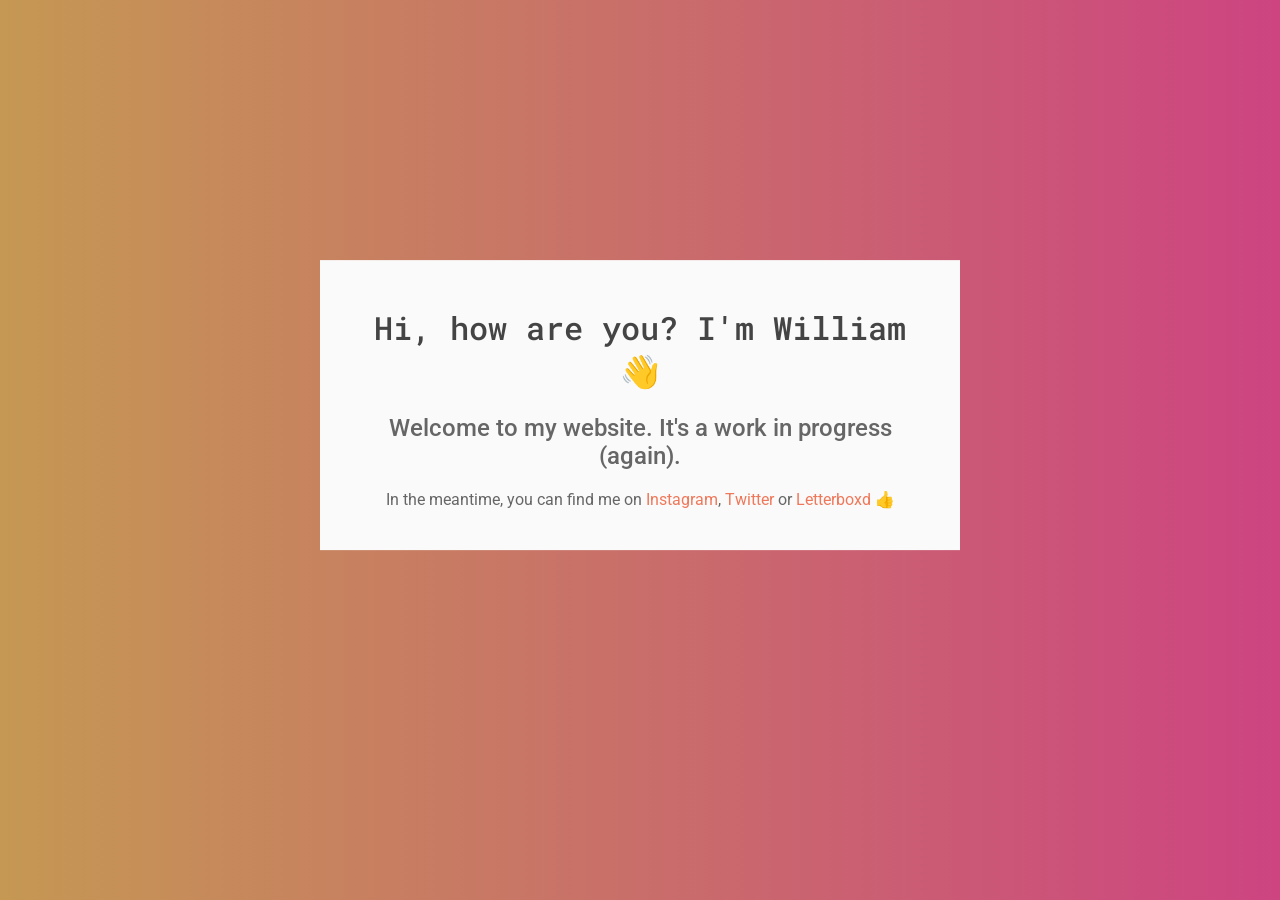
==== index.html @ 2a84ef4f "Updated for Mobile" ====
<!DOCTYPE html>
<html lang="en" dir="ltr">
  <head>
    <meta charset="utf-8">
    <meta name="viewport" content="width=device-width, user-scalable=no" />

    <title>William Miguel</title>
    <link rel="shortcut icon" type="image/png" href="images/wm-favicon.png"/>

    <script src="https://cdnjs.cloudflare.com/ajax/libs/jquery/2.0.2/jquery.min.js"></script>
    <!-- Google Fonts -->
    <link href="https://fonts.googleapis.com/css2?family=Roboto+Mono&display=swap" rel="stylesheet">
    <link href="https://fonts.googleapis.com/css2?family=Roboto&display=swap" rel="stylesheet">

    <link rel="stylesheet" type="text/css" href="css/style.css">
  </head>
  <body>
    <div id="introduction">
      <h1>Hi, how are you? I'm William 👋</h1>
      <h2>Welcome to my website. It's a work in progress (again).</h2>
      <p>In the meantime, you can find me on <a href="https://www.instagram.com/wmiguel4815/">Instagram</a>, <a href="https://twitter.com/wmiguel4815">Twitter</a> or <a href="https://letterboxd.com/wmiguel4815/">Letterboxd</a> 👍</p>
    </div>

    <script src="js/main.js"></script>
  </body>
</html>
---- css/style.css ----
html {
  -webkit-font-smoothing: antialiased;
  -moz-osx-font-smoothing: grayscale;
}

body {
  background-color: #22252D;
}

#introduction {
  background-color: rgba(250,250,250);
  padding: 25px 50px;

  text-align: center;
  margin: auto;
  position: absolute;
  top: 45%;
  left: 50%;
  -ms-transform: translate(-50%, -50%);
  transform: translate(-50%, -50%);
}

h1 {
  font-family: 'Roboto Mono', monospace;
  font-weight: 500;
  color: #444444;
}

h2 {
  font-family: 'Roboto', sans-serif;
  font-weight: 500;
  color: #666666;
}

p {
  font-family: 'Roboto', sans-serif;
  font-weight: 400;
  color: #666666;
}

a {
  color: #ef785a;
  text-decoration: none;
}

a:hover {
  color: #4cb9e2;
  text-decoration: none;
}

/* For screens that are 768px wide or less */
@media screen and (max-width: 768px) {
  #introduction {
    background-color: rgba(250,250,250);
    width: 67%;
    padding: 25px 40px;
    text-align: center;
    margin: auto;
    position: absolute;
  }

  h1 {
    font-size: 1.5em;
  }

  h2 {
    font-size: 1.25em;
  }
}

/* For screens that are 425px wide or less */
@media screen and (max-width: 425px) {
  #introduction {
    background-color: rgba(250,250,250);
    width: 58%;
    padding: 25px 35px;
    text-align: center;
    margin: auto;
    position: absolute;
  }

  h1 {
    font-size: 1.5em;
  }

  h2 {
    font-size: 1.25em;
  }
}
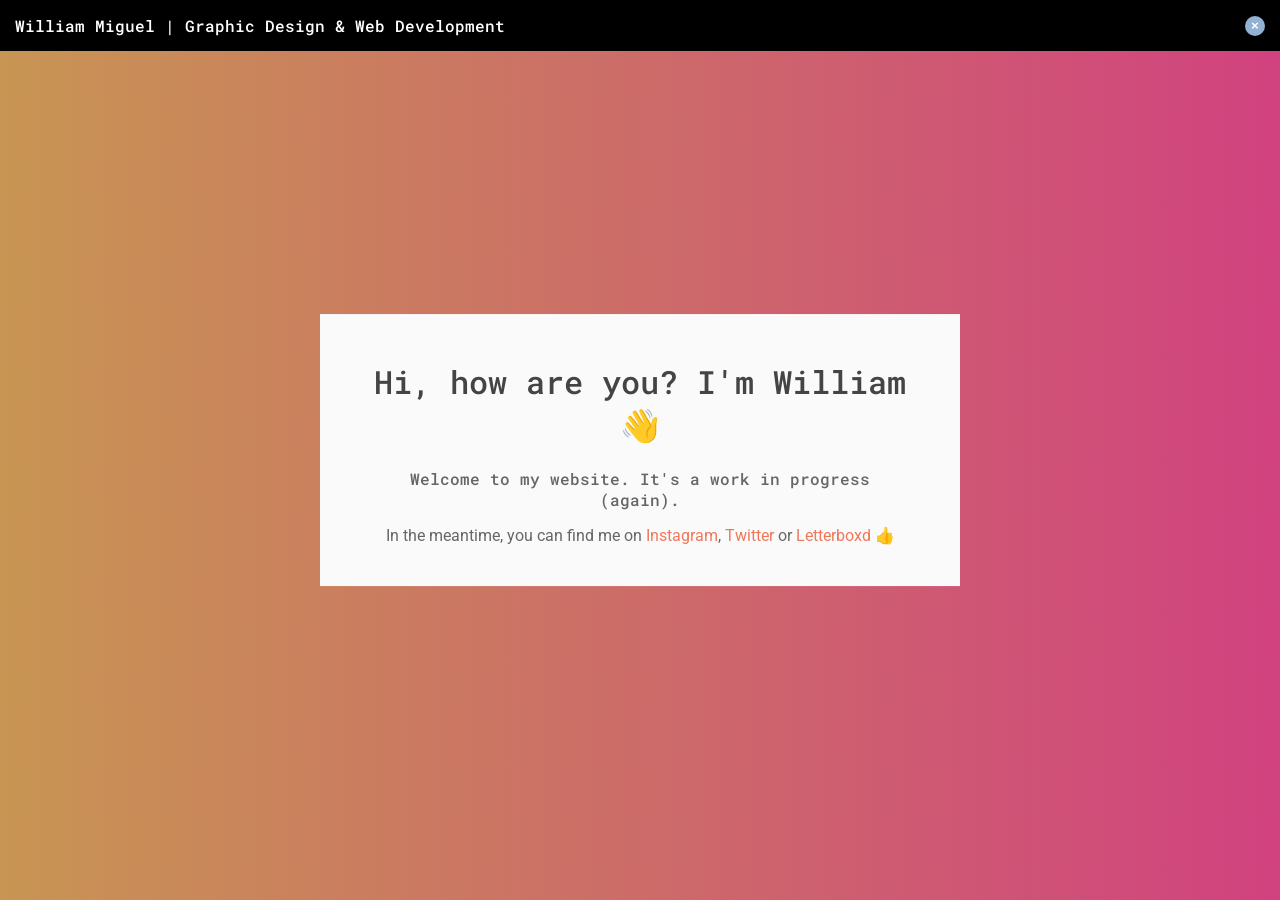
==== commit 11de68e5: "Added new pages, and edited css" ====
--- a/index.html
+++ b/index.html
@@ -15,6 +15,13 @@
     <link rel="stylesheet" type="text/css" href="css/style.css">
   </head>
   <body>
+
+    <!-- Main Elements Here -->
+    <nav class="header">
+      <h2><a href="https://wmiguel.io/">William Miguel</a> | Graphic Design & Web Development</h2>
+      <button class="about-button">&times;</button>
+    </nav>
+
     <div id="introduction">
       <h1>Hi, how are you? I'm William 👋</h1>
       <h2>Welcome to my website. It's a work in progress (again).</h2>
--- a/css/style.css
+++ b/css/style.css
@@ -5,19 +5,98 @@
 
 body {
   background-color: #22252D;
+  margin: 0;
 }
 
 #introduction {
-  background-color: rgba(250,250,250);
-  padding: 25px 50px;
+  position: absolute;
+  top: 50%;
+  left: 50%;
+  transform: translate(-50%, -50%);
+  -ms-transform: translate(-50%, -50%);
 
   text-align: center;
   margin: auto;
+
+  background-color: rgba(250,250,250);
+  padding: 25px 50px;
+}
+
+#container {
+  display: grid;
+  grid-template-columns: repeat(3, 250px);
+  grid-auto-rows: minmax(95px, auto);
+  grid-gap: 25px;
+
   position: absolute;
-  top: 45%;
   left: 50%;
-  -ms-transform: translate(-50%, -50%);
-  transform: translate(-50%, -50%);
+  transform: translate(-50%);
+
+  text-align: center;
+  margin: auto;
+  padding: 50px 0;
+}
+
+#container > * {
+  background-color: #efefef;
+}
+
+#container > *:hover {
+  background-color: #d1d1d1;
+}
+
+#project {
+  padding: 15px 15px;
+  margin: auto;
+}
+
+#project img {
+  width: 55%;
+  /* background: #ef785a; */
+}
+
+.inprogress {
+  opacity: 50%;
+  pointer-events: none;
+  cursor: default;
+}
+
+.header {
+  background-color: black;
+  margin: auto;
+  padding: 15px;
+  text-align: justify;
+
+  display: flex;
+  justify-content: space-between;
+  align-items: center;
+
+  position: relative;
+  z-index: 1000;
+}
+
+.header h2 {
+  color: white;
+  margin: 0;
+}
+
+.header a {
+  color: white;
+  text-decoration: none;
+}
+
+.about-button {
+  vertical-align: bottom;
+  position:relative; /* Anything but static! */
+  width: 1.5em;
+  height: 1.5em;
+  display: inline-block;
+  color: white;
+  font-weight: bold;
+  line-height: 1em;
+  background-color: #91b2d2;
+  border: none;
+  border-radius: 50%;
 }
 
 h1 {
@@ -27,8 +106,10 @@
 }
 
 h2 {
-  font-family: 'Roboto', sans-serif;
+  font-family: 'Roboto Mono', monospace;
   font-weight: 500;
+  font-size: 1rem;
+
   color: #666666;
 }
 
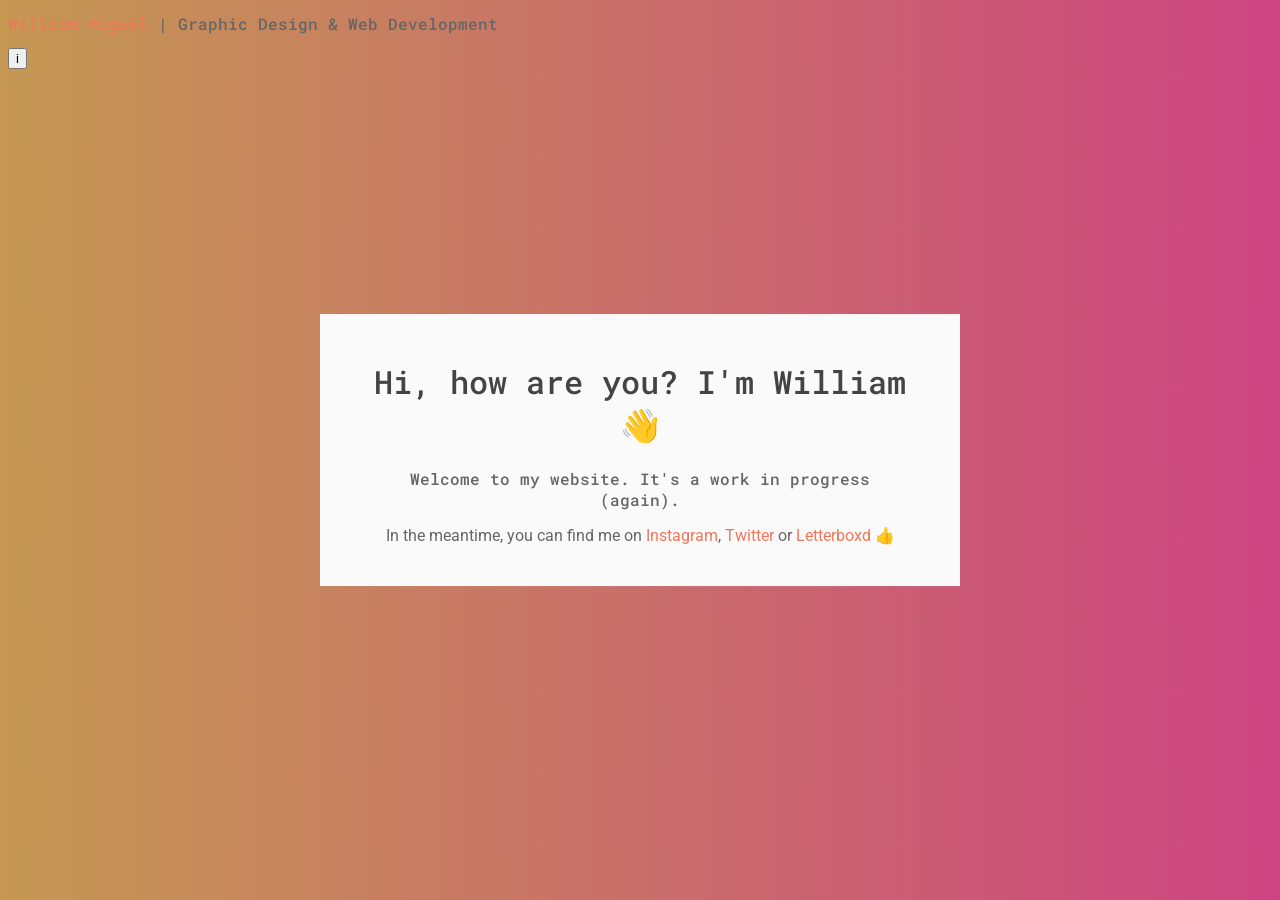
==== commit 85321ae1: "css updates and removal of Bootstrap on the Grid Album Project" ====
--- a/index.html
+++ b/index.html
@@ -19,7 +19,7 @@
     <!-- Main Elements Here -->
     <nav class="header">
       <h2><a href="https://wmiguel.io/">William Miguel</a> | Graphic Design & Web Development</h2>
-      <button class="about-button">&times;</button>
+      <button class="about-button">i</button>
     </nav>
 
     <div id="introduction">
--- a/css/style.css
+++ b/css/style.css
@@ -1,13 +1,3 @@
-html {
-  -webkit-font-smoothing: antialiased;
-  -moz-osx-font-smoothing: grayscale;
-}
-
-body {
-  background-color: #22252D;
-  margin: 0;
-}
-
 #introduction {
   position: absolute;
   top: 50%;
@@ -59,44 +49,6 @@
   opacity: 50%;
   pointer-events: none;
   cursor: default;
-}
-
-.header {
-  background-color: black;
-  margin: auto;
-  padding: 15px;
-  text-align: justify;
-
-  display: flex;
-  justify-content: space-between;
-  align-items: center;
-
-  position: relative;
-  z-index: 1000;
-}
-
-.header h2 {
-  color: white;
-  margin: 0;
-}
-
-.header a {
-  color: white;
-  text-decoration: none;
-}
-
-.about-button {
-  vertical-align: bottom;
-  position:relative; /* Anything but static! */
-  width: 1.5em;
-  height: 1.5em;
-  display: inline-block;
-  color: white;
-  font-weight: bold;
-  line-height: 1em;
-  background-color: #91b2d2;
-  border: none;
-  border-radius: 50%;
 }
 
 h1 {
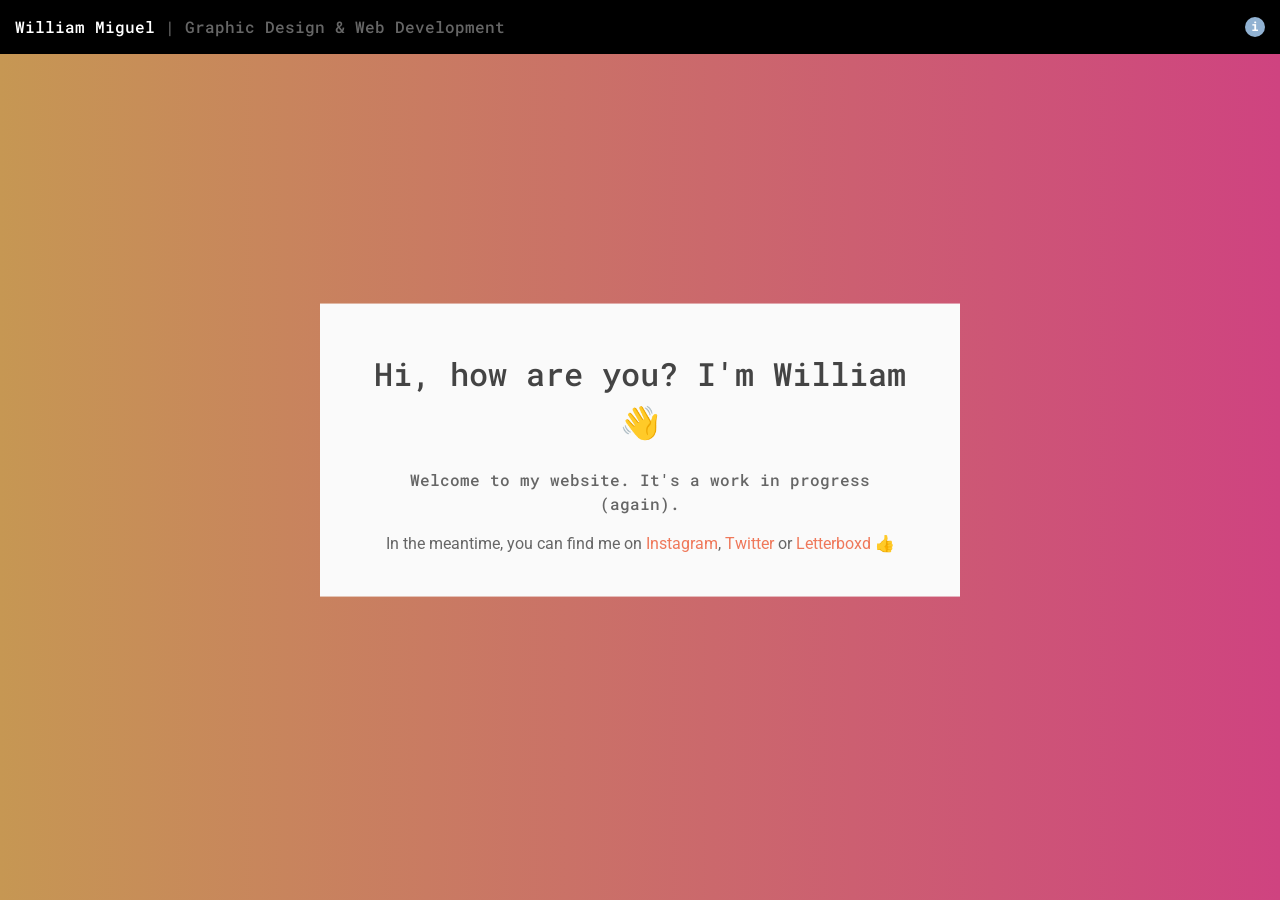
==== commit 7870a471: "working on viewports" ====
--- a/index.html
+++ b/index.html
@@ -1,8 +1,7 @@
 <!DOCTYPE html>
 <html lang="en" dir="ltr">
   <head>
-    <meta charset="utf-8">
-    <meta name="viewport" content="width=device-width, user-scalable=no" />
+    <meta charset="utf-8" name="viewport" content="width=device-width, initial-scale=1.0, shrink-to-fit=no, user-scalable=no">
 
     <title>William Miguel</title>
     <link rel="shortcut icon" type="image/png" href="images/wm-favicon.png"/>
@@ -13,6 +12,7 @@
     <link href="https://fonts.googleapis.com/css2?family=Roboto&display=swap" rel="stylesheet">
 
     <link rel="stylesheet" type="text/css" href="css/style.css">
+    <link rel="stylesheet" type="text/css" href="css/nav.css">
   </head>
   <body>
 
--- a/css/nav.css
+++ b/css/nav.css
@@ -0,0 +1,63 @@
+html {
+  -webkit-font-smoothing: antialiased;
+  -moz-osx-font-smoothing: grayscale;
+}
+
+body {
+  background-color: #22252D;
+  margin: 0;
+  line-height: 1.5;
+}
+
+.header, .header h2, .header a, .about-button {
+  font-family: 'Roboto Mono', monospace;
+}
+
+.header {
+  position: relative;
+  background-color: black;
+
+  margin: auto;
+  padding: 15px;
+  text-align: justify;
+
+  display: flex;
+  justify-content: space-between;
+  align-items: center;
+
+  z-index: 1000;
+}
+
+.header h2 {
+  margin: 0;
+
+  font-weight: 500;
+  font-size: 1rem;
+  color: #666666;
+}
+
+.header a {
+  font-weight: 500;
+  font-size: 1rem;
+  color: white;
+  text-decoration: none;
+}
+
+.header a:hover {
+  color: #4cb9e2;
+  text-decoration: none;
+}
+
+.about-button {
+  vertical-align: bottom;
+  position: relative;
+  width: 1.5em;
+  height: 1.5em;
+  display: inline-block;
+  color: white;
+  font-weight: bold;
+  line-height: 1em;
+  background-color: #91b2d2;
+  border: none;
+  border-radius: 50%;
+}
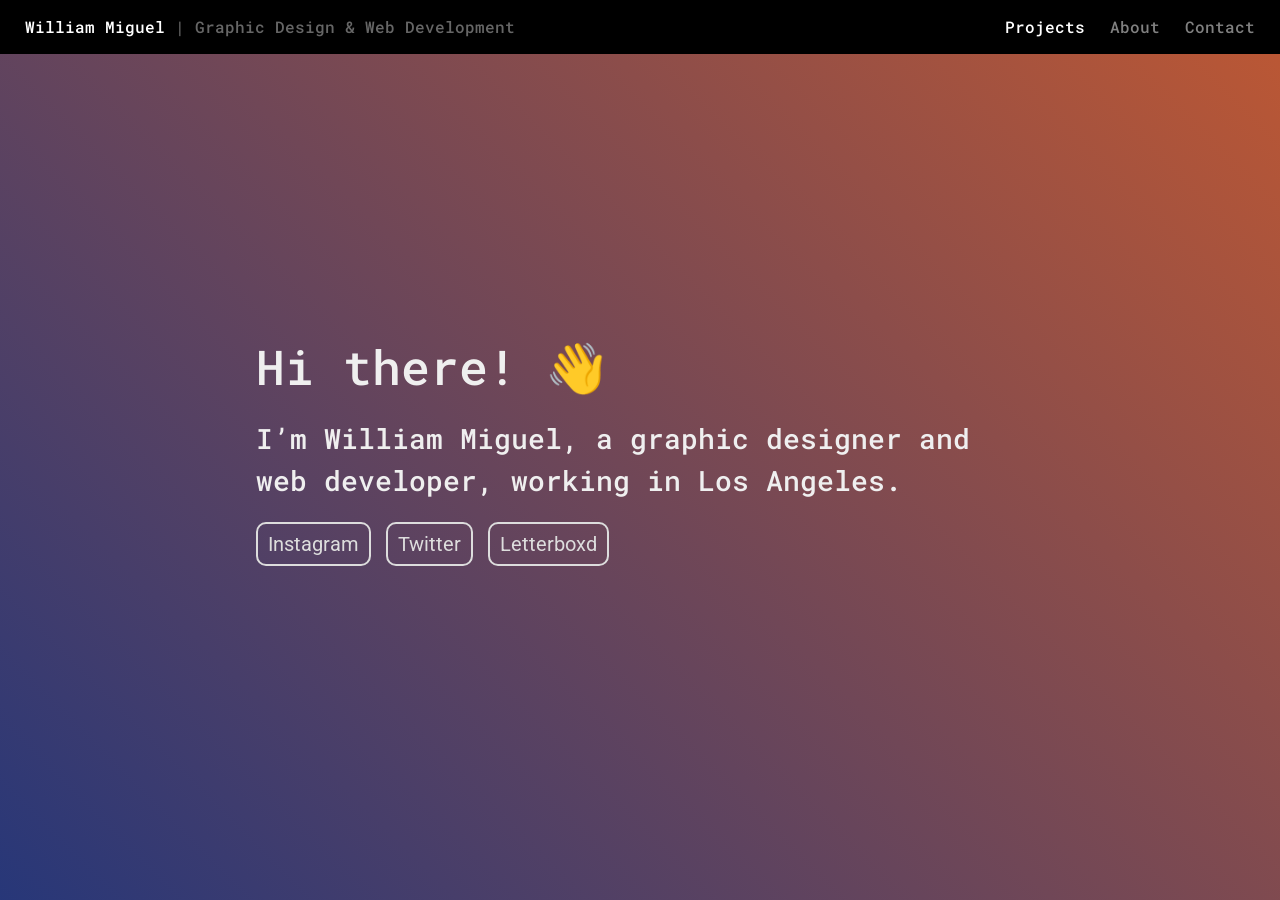
==== commit 2b7dc2ec: "Updated home page and links" ====
--- a/index.html
+++ b/index.html
@@ -2,6 +2,7 @@
 <html lang="en" dir="ltr">
   <head>
     <meta charset="utf-8" name="viewport" content="width=device-width, initial-scale=1.0, shrink-to-fit=no, user-scalable=no">
+    <meta name="theme-color" content="#999999">
 
     <title>William Miguel</title>
     <link rel="shortcut icon" type="image/png" href="images/wm-favicon.png"/>
@@ -16,18 +17,50 @@
   </head>
   <body>
 
-    <!-- Main Elements Here -->
+    <!-- Navbars -->
     <nav class="header">
-      <h2><a href="https://wmiguel.io/">William Miguel</a> | Graphic Design & Web Development</h2>
-      <button class="about-button">i</button>
+      <div class="title">
+        <h2><a href="https://wmiguel.io/">William Miguel</a> | Graphic Design & Web Development</h2>
+      </div>
+      <div class="links">
+        <a href="https://wmiguel.io/projects">Projects</a>
+        <a href="https://wmiguel.io/about" class="in-progress">About</a>
+        <a href="https://wmiguel.io/contact" class="in-progress">Contact</a>
+      </div>
+    </nav>
+    <nav class="header-mobile">
+      <div class="title-mobile">
+        <h2><a href="https://wmiguel.io/">William Miguel</a></h2>
+        <button class="about-button" onclick="myFunction()">&times;</button>
+      </div>
+      <div id="links-mobile" class="links-mobile">
+        <a href="https://wmiguel.io/projects">Projects</a>
+        <a href="https://wmiguel.io/about" class="in-progress">About</a>
+        <a href="https://wmiguel.io/contact" class="in-progress">Contact</a>
+      </div>
     </nav>
 
-    <div id="introduction">
-      <h1>Hi, how are you? I'm William 👋</h1>
-      <h2>Welcome to my website. It's a work in progress (again).</h2>
-      <p>In the meantime, you can find me on <a href="https://www.instagram.com/wmiguel4815/">Instagram</a>, <a href="https://twitter.com/wmiguel4815">Twitter</a> or <a href="https://letterboxd.com/wmiguel4815/">Letterboxd</a> 👍</p>
+    <!-- Main -->
+    <div id="wm-content">
+      <section class="wm-text">
+        <h1>Hi there! 👋</h1>
+        <h2>I’m William Miguel, a graphic designer and web developer, working in Los Angeles.</h2>
+        <div id="wm-social">
+          <a id="wm-link" target="_blank" href="https://www.instagram.com/wmiguel4815/">Instagram</a> <a id="wm-link" target="_blank" href="https://twitter.com/wmiguel4815">Twitter</a> <a id="wm-link" target="_blank" href="https://letterboxd.com/wmiguel/">Letterboxd</a>
+        </div>
+      </section>
     </div>
 
-    <script src="js/main.js"></script>
+    <!-- Scripts -->
+    <script>
+      function myFunction() {
+        var x = document.getElementById("links-mobile");
+        if (x.style.display === "block") {
+          x.style.display = "none";
+        } else {
+          x.style.display = "block";
+        }
+      }
+    </script>
   </body>
-</html>
+</html>
--- a/css/style.css
+++ b/css/style.css
@@ -1,122 +1,133 @@
-#introduction {
-  position: absolute;
-  top: 50%;
-  left: 50%;
-  transform: translate(-50%, -50%);
-  -ms-transform: translate(-50%, -50%);
-
-  text-align: center;
+#wm-content {
   margin: auto;
-
-  background-color: rgba(250,250,250);
-  padding: 25px 50px;
+  width: 60%;
+  max-width: 1080px;
+  display: grid;
+  align-items: center;
+  height: 100vh;
 }
 
-#container {
+#wm-directory {
   display: grid;
-  grid-template-columns: repeat(3, 250px);
-  grid-auto-rows: minmax(95px, auto);
+  grid-template-columns: repeat(3, 1fr);
   grid-gap: 25px;
-
-  position: absolute;
-  left: 50%;
-  transform: translate(-50%);
-
-  text-align: center;
-  margin: auto;
-  padding: 50px 0;
 }
 
-#container > * {
-  background-color: #efefef;
-}
-
-#container > *:hover {
-  background-color: #d1d1d1;
-}
-
-#project {
-  padding: 15px 15px;
-  margin: auto;
-}
-
-#project img {
-  width: 55%;
-  /* background: #ef785a; */
-}
-
-.inprogress {
+.in-progress {
   opacity: 50%;
   pointer-events: none;
   cursor: default;
 }
 
-h1 {
+h1, h2 {
   font-family: 'Roboto Mono', monospace;
   font-weight: 500;
-  color: #444444;
+  color: #efefef;
+}
+
+h1, h2, p {
+  margin-block-start: 0rem;
+  margin-block-end: 1.25rem;
+}
+
+h1 {
+  font-size: 3rem;
+  line-height: normal;
 }
 
 h2 {
-  font-family: 'Roboto Mono', monospace;
-  font-weight: 500;
-  font-size: 1rem;
-
-  color: #666666;
+  font-size: 1.75rem;
 }
 
-p {
+p, a {
   font-family: 'Roboto', sans-serif;
+  font-size: 1.25rem;
   font-weight: 400;
-  color: #666666;
+  color: #efefef;
 }
 
 a {
-  color: #ef785a;
+  color: #f8bf57;
+  text-decoration: none;
+  transition: color 0.25s ease, background-color 0.25s ease, border-color 0.25s ease;
+  cursor: pointer;
+}
+
+a:hover {
+  color: #e9e17a;
   text-decoration: none;
 }
 
-a:hover {
+#wm-link {
+  display: grid;
+  grid-template-columns: 1fr 5fr;
+
+  border: 2px solid #dddddd;
+  border-radius: 10px;
+  color: #dddddd;
+
+  padding: 5px 10px;
+}
+
+#wm-link:hover {
+  border: 2px solid #4cb9e2;
+  border-radius: 10px;
   color: #4cb9e2;
-  text-decoration: none;
+}
+
+#wm-link p {
+  margin-block-end: 0rem;
+}
+
+#wm-social {
+  display: grid;
+  grid-template-columns: 1fr 1fr 1fr;
+  grid-gap: 15px;
+  width: 350px;
+}
+
+/* For screens that are 768px wide or less */
+@media screen and (max-width: 1080px) {
+  #wm-content { width: 65%; }
+  h1 { font-size: 2.5rem; }
+  h2 { font-size: 1.5rem; }
+  p  { font-size: 1.15rem; }
+  .header { display: flex; }
+  .header-mobile { display: none; }
 }
 
 /* For screens that are 768px wide or less */
 @media screen and (max-width: 768px) {
-  #introduction {
-    background-color: rgba(250,250,250);
-    width: 67%;
-    padding: 25px 40px;
-    text-align: center;
-    margin: auto;
-    position: absolute;
+  #wm-content {
+    margin: calc(75px + 5vh) auto;
+    width: 80%;
   }
-
-  h1 {
-    font-size: 1.5em;
+  #wm-directory {
+    display: grid;
+    grid-template-columns: repeat(2, 1fr);
+    grid-gap: 25px;
   }
-
-  h2 {
-    font-size: 1.25em;
-  }
+  h1 { font-size: 2rem; }
+  h2 { font-size: 1.25rem; }
+  p  { font-size: 1rem; }
+  .header { display: none!important; }
+  .header-mobile { display: block!important; }
 }
 
 /* For screens that are 425px wide or less */
-@media screen and (max-width: 425px) {
-  #introduction {
-    background-color: rgba(250,250,250);
-    width: 58%;
-    padding: 25px 35px;
-    text-align: center;
-    margin: auto;
-    position: absolute;
+@media screen and (max-width: 450px) {
+  #wm-content {
+    margin: calc(75px + 5vh) auto;
+    width: 85%;
   }
-
-  h1 {
-    font-size: 1.5em;
+  #wm-directory {
+    display: grid;
+    grid-template-columns: repeat(1, 1fr);
+    grid-gap: 25px;
   }
-
-  h2 {
-    font-size: 1.25em;
-  }
-}
+  h1 { font-size: 1.5rem; }
+  h2 { font-size: 1.25rem; }
+  p  { font-size: 1rem; }
+  .header { display: none!important; }
+  .header-mobile { display: block!important; }
+}
--- a/css/nav.css
+++ b/css/nav.css
@@ -5,27 +5,28 @@
 
 body {
   background-color: #22252D;
+  background-image: linear-gradient(45deg, rgba(41,61,146,.75), rgba(242,105,53,.75));
   margin: 0;
   line-height: 1.5;
 }
 
-.header, .header h2, .header a, .about-button {
+.header, .header h2, .header a, .header-mobile, .header-mobile a, .about-button {
   font-family: 'Roboto Mono', monospace;
 }
 
 .header {
-  position: relative;
-  background-color: black;
-
-  margin: auto;
-  padding: 15px;
-  text-align: justify;
-
   display: flex;
   justify-content: space-between;
-  align-items: center;
+  position: fixed;
+  top: 0;
+  width: 100%;
+  z-index: 100;
 
-  z-index: 1000;
+  background-color: #000;
+}
+
+.header > div {
+  padding: 15px 25px;
 }
 
 .header h2 {
@@ -34,6 +35,10 @@
   font-weight: 500;
   font-size: 1rem;
   color: #666666;
+
+  overflow: hidden;
+  white-space: nowrap;
+  text-overflow: ellipsis;
 }
 
 .header a {
@@ -48,16 +53,91 @@
   text-decoration: none;
 }
 
+.links {
+  display: flex;
+  justify-content: space-between;
+}
+
+.links a {
+  padding-left: 25px;
+}
+
 .about-button {
   vertical-align: bottom;
   position: relative;
-  width: 1.5em;
-  height: 1.5em;
   display: inline-block;
   color: white;
   font-weight: bold;
   line-height: 1em;
-  background-color: #91b2d2;
+  background-color: #4cb9e2;
   border: none;
-  border-radius: 50%;
 }
+
+/* Mobile Navigation */
+
+.header-mobile {
+  position: fixed;
+  top: 0;
+  width: 100%;
+  z-index: 100;
+  display: none;
+}
+
+.header-mobile h2 {
+  margin: 0;
+  font-size: 1rem;
+}
+
+.header-mobile a {
+  display: block;
+  color: white;
+  padding: 15px;
+}
+
+.title-mobile {
+  background-color: #000000;
+  display: flex;
+  justify-content: space-between;
+}
+
+.title-mobile button {
+  padding: 15px 25px;
+  cursor: pointer;
+  font-size: larger;
+}
+
+#links-mobile {
+  display: none;
+  background-color: #161616;
+  height: 100vh;
+  width: 100vw;
+}
+
+#links-mobile a:hover {
+  background-color: #4cb9e2;
+  color: black;
+}
+
+.in-progress {
+  opacity: 50%;
+  pointer-events: none;
+  cursor: default;
+}
+
+/* For screens that are 768px wide or less */
+@media screen and (max-width: 1080px) {
+  .header { display: flex; }
+  .header-mobile { display: none; }
+}
+
+/* For screens that are 768px wide or less */
+@media screen and (max-width: 840px) {
+  .header { display: none!important; }
+  .header-mobile { display: block!important; }
+}
+
+/* For screens that are 425px wide or less */
+@media screen and (max-width: 450px) {
+  .header { display: none!important; }
+  .header-mobile { display: block!important; }
+}
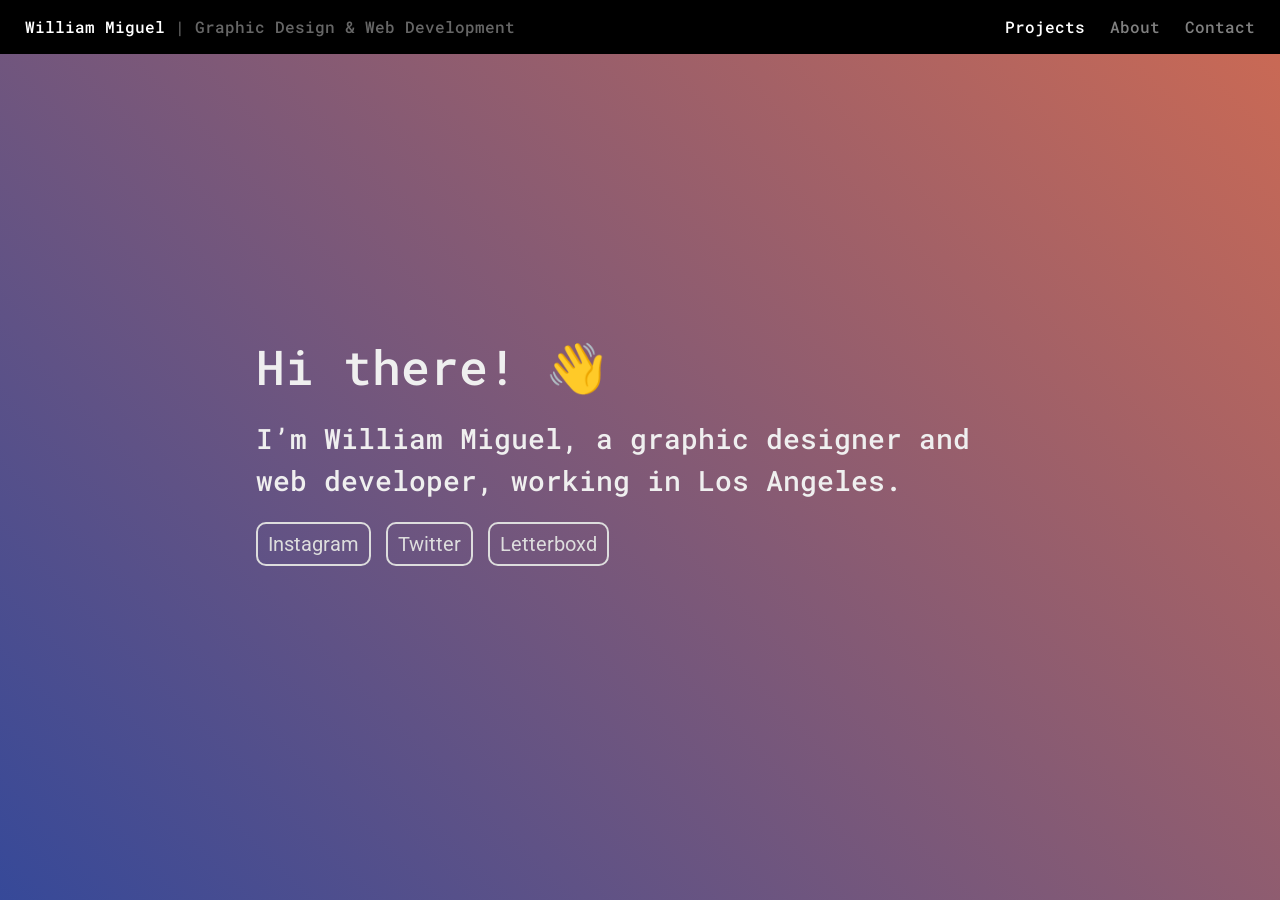
==== commit a6d060af: "fixed theme color" ====
--- a/index.html
+++ b/index.html
@@ -2,7 +2,7 @@
 <html lang="en" dir="ltr">
   <head>
     <meta charset="utf-8" name="viewport" content="width=device-width, initial-scale=1.0, shrink-to-fit=no, user-scalable=no">
-    <meta name="theme-color" content="#999999">
+    <meta name="theme-color" content="#000000">
 
     <title>William Miguel</title>
     <link rel="shortcut icon" type="image/png" href="images/wm-favicon.png"/>
--- a/css/style.css
+++ b/css/style.css
@@ -117,7 +117,7 @@
 /* For screens that are 425px wide or less */
 @media screen and (max-width: 450px) {
   #wm-content {
-    margin: calc(75px + 5vh) auto;
+    margin: auto;
     width: 85%;
   }
   #wm-directory {
--- a/css/nav.css
+++ b/css/nav.css
@@ -4,7 +4,7 @@
 }
 
 body {
-  background-color: #22252D;
+  background-color: rgba(41,61,146,.75);
   background-image: linear-gradient(45deg, rgba(41,61,146,.75), rgba(242,105,53,.75));
   margin: 0;
   line-height: 1.5;
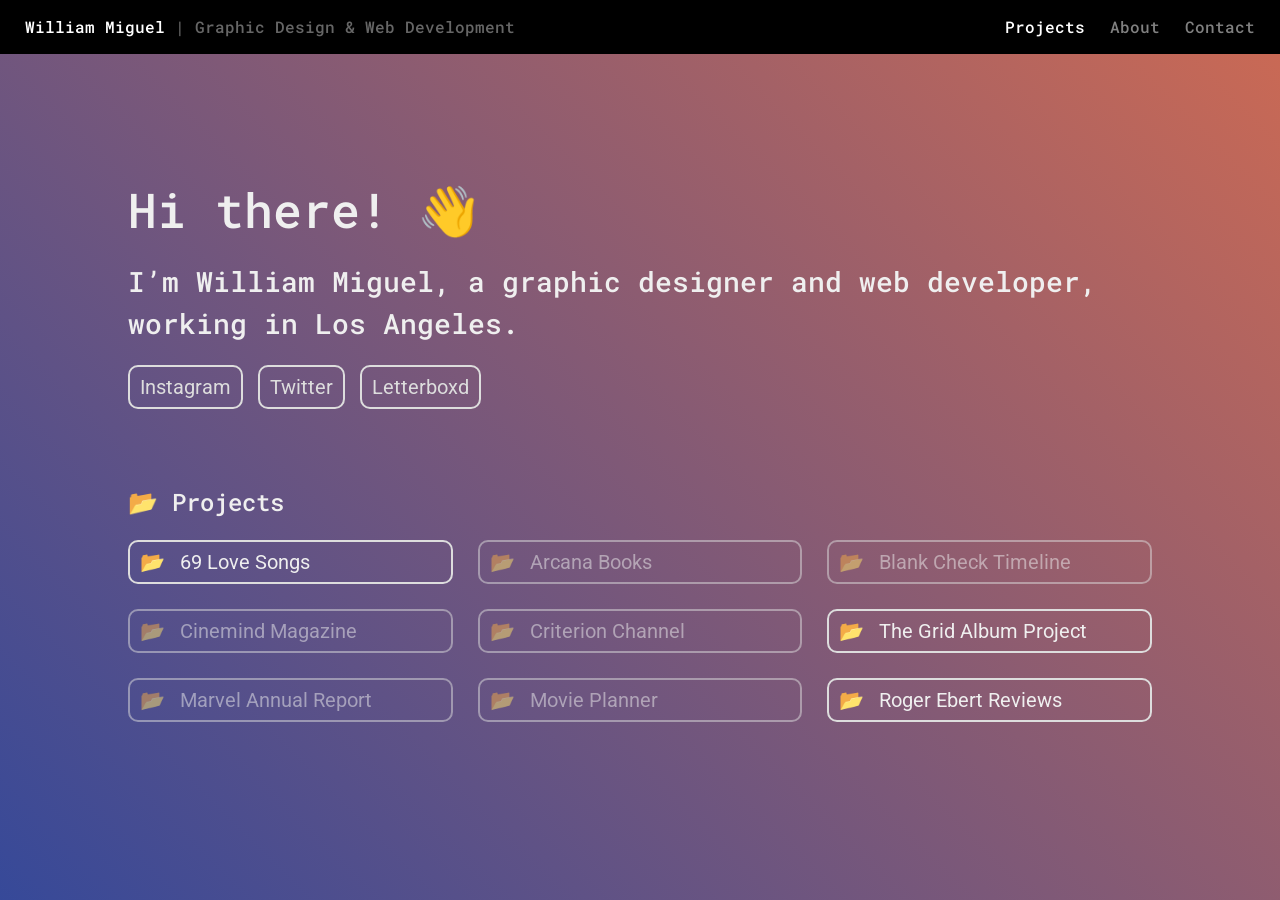
==== commit ff3d31b7: "updated the home page and project page, new styles" ====
--- a/index.html
+++ b/index.html
@@ -1,66 +1,130 @@
 <!DOCTYPE html>
 <html lang="en" dir="ltr">
-  <head>
-    <meta charset="utf-8" name="viewport" content="width=device-width, initial-scale=1.0, shrink-to-fit=no, user-scalable=no">
-    <meta name="theme-color" content="#000000">
 
-    <title>William Miguel</title>
-    <link rel="shortcut icon" type="image/png" href="images/wm-favicon.png"/>
+<head>
+  <meta charset="utf-8" name="viewport"
+    content="width=device-width, initial-scale=1.0, shrink-to-fit=no, user-scalable=no">
+  <meta name="theme-color" content="#000000">
 
-    <script src="https://cdnjs.cloudflare.com/ajax/libs/jquery/2.0.2/jquery.min.js"></script>
-    <!-- Google Fonts -->
-    <link href="https://fonts.googleapis.com/css2?family=Roboto+Mono&display=swap" rel="stylesheet">
-    <link href="https://fonts.googleapis.com/css2?family=Roboto&display=swap" rel="stylesheet">
+  <title>William Miguel</title>
+  <link rel="shortcut icon" type="image/png" href="images/wm-favicon.png" />
 
-    <link rel="stylesheet" type="text/css" href="css/style.css">
-    <link rel="stylesheet" type="text/css" href="css/nav.css">
-  </head>
-  <body>
+  <script src="https://cdnjs.cloudflare.com/ajax/libs/jquery/2.0.2/jquery.min.js"></script>
+  <!-- Google Fonts -->
+  <link href="https://fonts.googleapis.com/css2?family=Roboto+Mono&display=swap" rel="stylesheet">
+  <link href="https://fonts.googleapis.com/css2?family=Roboto&display=swap" rel="stylesheet">
 
-    <!-- Navbars -->
-    <nav class="header">
-      <div class="title">
-        <h2><a href="https://wmiguel.io/">William Miguel</a> | Graphic Design & Web Development</h2>
-      </div>
-      <div class="links">
-        <a href="https://wmiguel.io/projects">Projects</a>
-        <a href="https://wmiguel.io/about" class="in-progress">About</a>
-        <a href="https://wmiguel.io/contact" class="in-progress">Contact</a>
-      </div>
-    </nav>
-    <nav class="header-mobile">
-      <div class="title-mobile">
-        <h2><a href="https://wmiguel.io/">William Miguel</a></h2>
-        <button class="about-button" onclick="myFunction()">&times;</button>
-      </div>
-      <div id="links-mobile" class="links-mobile">
-        <a href="https://wmiguel.io/projects">Projects</a>
-        <a href="https://wmiguel.io/about" class="in-progress">About</a>
-        <a href="https://wmiguel.io/contact" class="in-progress">Contact</a>
-      </div>
-    </nav>
+  <link rel="stylesheet" type="text/css" href="css/style.css">
+  <link rel="stylesheet" type="text/css" href="css/nav.css">
+</head>
 
-    <!-- Main -->
-    <div id="wm-content">
-      <section class="wm-text">
+<body>
+
+  <!-- Navbars -->
+  <nav class="header">
+    <div class="title">
+      <h2><a href="https://wmiguel.io/">William Miguel</a> | Graphic Design & Web Development</h2>
+    </div>
+    <div class="links">
+      <a href="https://wmiguel.io/projects">Projects</a>
+      <a href="https://wmiguel.io/about" class="in-progress">About</a>
+      <a href="https://wmiguel.io/contact" class="in-progress">Contact</a>
+    </div>
+  </nav>
+  <nav class="header-mobile">
+    <div class="title-mobile">
+      <h2><a href="https://wmiguel.io/">William Miguel</a></h2>
+      <button class="about-button" onclick="myFunction()">&times;</button>
+    </div>
+    <div id="links-mobile" class="links-mobile">
+      <a href="https://wmiguel.io/projects">Projects</a>
+      <a href="https://wmiguel.io/about" class="in-progress">About</a>
+      <a href="https://wmiguel.io/contact" class="in-progress">Contact</a>
+    </div>
+  </nav>
+
+  <!-- Main Container -->
+  <div id="wm-content">
+
+    <div class="wm-text">
+
+      <!-- Introduction -->
+      <section class="introduction">
         <h1>Hi there! 👋</h1>
         <h2>I’m William Miguel, a graphic designer and web developer, working in Los Angeles.</h2>
         <div id="wm-social">
-          <a id="wm-link" target="_blank" href="https://www.instagram.com/wmiguel4815/">Instagram</a> <a id="wm-link" target="_blank" href="https://twitter.com/wmiguel4815">Twitter</a> <a id="wm-link" target="_blank" href="https://letterboxd.com/wmiguel/">Letterboxd</a>
+          <a id="wm-link" target="_blank" href="https://www.instagram.com/wmiguel4815/">Instagram</a> <a id="wm-link"
+            target="_blank" href="https://twitter.com/wmiguel4815">Twitter</a> <a id="wm-link" target="_blank"
+            href="https://letterboxd.com/wmiguel/">Letterboxd</a>
         </div>
+      </section>
+
+      <!-- Projects -->
+      <section class="projects">
+        <h3>📂 Projects</h3>
+        <section id="wm-directory">
+          <!-- 69 Love Songs -->
+          <a id="wm-project" href="https://wmiguel.io/projects/69-love-songs">
+            <span>📂</span>
+            <p>69 Love Songs</p>
+          </a>
+          <!-- Arcana Books -->
+          <a id="wm-project" href="https://wmiguel.io/projects/arcana-books" class="in-progress">
+            <span>📂</span>
+            <p>Arcana Books</p>
+          </a>
+          <!-- Blank Check Timeline -->
+          <a id="wm-project" href="https://wmiguel.io/projects/blank-check" class="in-progress">
+            <span>📂</span>
+            <p>Blank Check Timeline</p>
+          </a>
+          <!-- Cinemind Magazine -->
+          <a id="wm-project" href="https://wmiguel.io/projects/cinemind-magazine" class="in-progress">
+            <span>📂</span>
+            <p>Cinemind Magazine</p>
+          </a>
+          <!-- Criterion Channel -->
+          <a id="wm-project" href="https://wmiguel.io/projects/criterion-channel" class="in-progress">
+            <span>📂</span>
+            <p>Criterion Channel</p>
+          </a>
+          <!-- The Grid Album Project -->
+          <a id="wm-project" href="https://wmiguel.io/projects/grid-project">
+            <span>📂</span>
+            <p>The Grid Album Project</p>
+          </a>
+          <!-- Marvel Annual Report -->
+          <a id="wm-project" href="https://wmiguel.io/projects/marvel-annual-report" class="in-progress">
+            <span>📂</span>
+            <p>Marvel Annual Report</p>
+          </a>
+          <!-- Movie Planner -->
+          <a id="wm-project" href="https://wmiguel.io/projects/movie-planner" class="in-progress">
+            <span>📂</span>
+            <p>Movie Planner</p>
+          </a>
+          <!-- Roger Ebert Reviews -->
+          <a id="wm-project" href="https://wmiguel.io/projects/roger-ebert">
+            <span>📂</span>
+            <p>Roger Ebert Reviews</p>
+          </a>
+        </section>
       </section>
     </div>
 
-    <!-- Scripts -->
-    <script>
-      function myFunction() {
-        var x = document.getElementById("links-mobile");
-        if (x.style.display === "block") {
-          x.style.display = "none";
-        } else {
-          x.style.display = "block";
-        }
+  </div>
+
+  <!-- Scripts -->
+  <script>
+    function myFunction() {
+      var x = document.getElementById("links-mobile");
+      if (x.style.display === "block") {
+        x.style.display = "none";
+      } else {
+        x.style.display = "block";
       }
-    </script>
-  </body>
+    }
+  </script>
+</body>
+
 </html>
--- a/css/style.css
+++ b/css/style.css
@@ -1,6 +1,11 @@
+body {
+  background-color: rgba(41,61,146,.75);
+  background-image: linear-gradient(45deg, rgba(41,61,146,.75), rgba(242,105,53,.75));
+ }
+
 #wm-content {
   margin: auto;
-  width: 60%;
+  width: 80%;
   max-width: 1080px;
   display: grid;
   align-items: center;
@@ -13,19 +18,31 @@
   grid-gap: 25px;
 }
 
+.wm-text {
+  margin: 150px 0;
+}
+
 .in-progress {
   opacity: 50%;
   pointer-events: none;
   cursor: default;
 }
 
-h1, h2 {
+section {
+  margin-bottom: 75px;
+}
+
+section:last-child {
+  margin-bottom: 0;
+}
+
+h1, h2, h3 {
   font-family: 'Roboto Mono', monospace;
   font-weight: 500;
   color: #efefef;
 }
 
-h1, h2, p {
+h1, h2, h3, p {
   margin-block-start: 0rem;
   margin-block-end: 1.25rem;
 }
@@ -37,6 +54,10 @@
 
 h2 {
   font-size: 1.75rem;
+}
+
+h3 {
+  font-size: 1.5rem;
 }
 
 p, a {
@@ -58,10 +79,7 @@
   text-decoration: none;
 }
 
-#wm-link {
-  display: grid;
-  grid-template-columns: 1fr 5fr;
-
+#wm-link, #wm-project {
   border: 2px solid #dddddd;
   border-radius: 10px;
   color: #dddddd;
@@ -69,26 +87,31 @@
   padding: 5px 10px;
 }
 
-#wm-link:hover {
+#wm-link:hover, #wm-project:hover {
   border: 2px solid #4cb9e2;
+  background-color: #4cb9e2;
   border-radius: 10px;
-  color: #4cb9e2;
+  color: #000000;
 }
 
-#wm-link p {
+#wm-link p, #wm-project p {
   margin-block-end: 0rem;
 }
 
+#wm-project {
+  display: flex;
+  grid-gap: 15px;
+
+  padding: 5px 10px;
+}
+
 #wm-social {
-  display: grid;
-  grid-template-columns: 1fr 1fr 1fr;
+  display: flex;
   grid-gap: 15px;
-  width: 350px;
 }
 
 /* For screens that are 768px wide or less */
 @media screen and (max-width: 1080px) {
-  #wm-content { width: 65%; }
   h1 { font-size: 2.5rem; }
   h2 { font-size: 1.5rem; }
   p  { font-size: 1.15rem; }
@@ -98,10 +121,6 @@
 
 /* For screens that are 768px wide or less */
 @media screen and (max-width: 768px) {
-  #wm-content {
-    margin: calc(75px + 5vh) auto;
-    width: 80%;
-  }
   #wm-directory {
     display: grid;
     grid-template-columns: repeat(2, 1fr);
@@ -116,18 +135,24 @@
 
 /* For screens that are 425px wide or less */
 @media screen and (max-width: 450px) {
-  #wm-content {
-    margin: auto;
-    width: 85%;
-  }
   #wm-directory {
     display: grid;
     grid-template-columns: repeat(1, 1fr);
     grid-gap: 25px;
+  }
+  #wm-social {
+    display: grid; 
+    grid-template-columns: 1fr;
   }
   h1 { font-size: 1.5rem; }
   h2 { font-size: 1.25rem; }
   p  { font-size: 1rem; }
   .header { display: none!important; }
   .header-mobile { display: block!important; }
+}
+
+@media screen and (max-height: 845px) {
+  #wm-content {
+    height: 100%;
+  }
 }
--- a/css/nav.css
+++ b/css/nav.css
@@ -4,8 +4,6 @@
 }
 
 body {
-  background-color: rgba(41,61,146,.75);
-  background-image: linear-gradient(45deg, rgba(41,61,146,.75), rgba(242,105,53,.75));
   margin: 0;
   line-height: 1.5;
 }
@@ -140,4 +138,4 @@
 @media screen and (max-width: 450px) {
   .header { display: none!important; }
   .header-mobile { display: block!important; }
-}
+}
